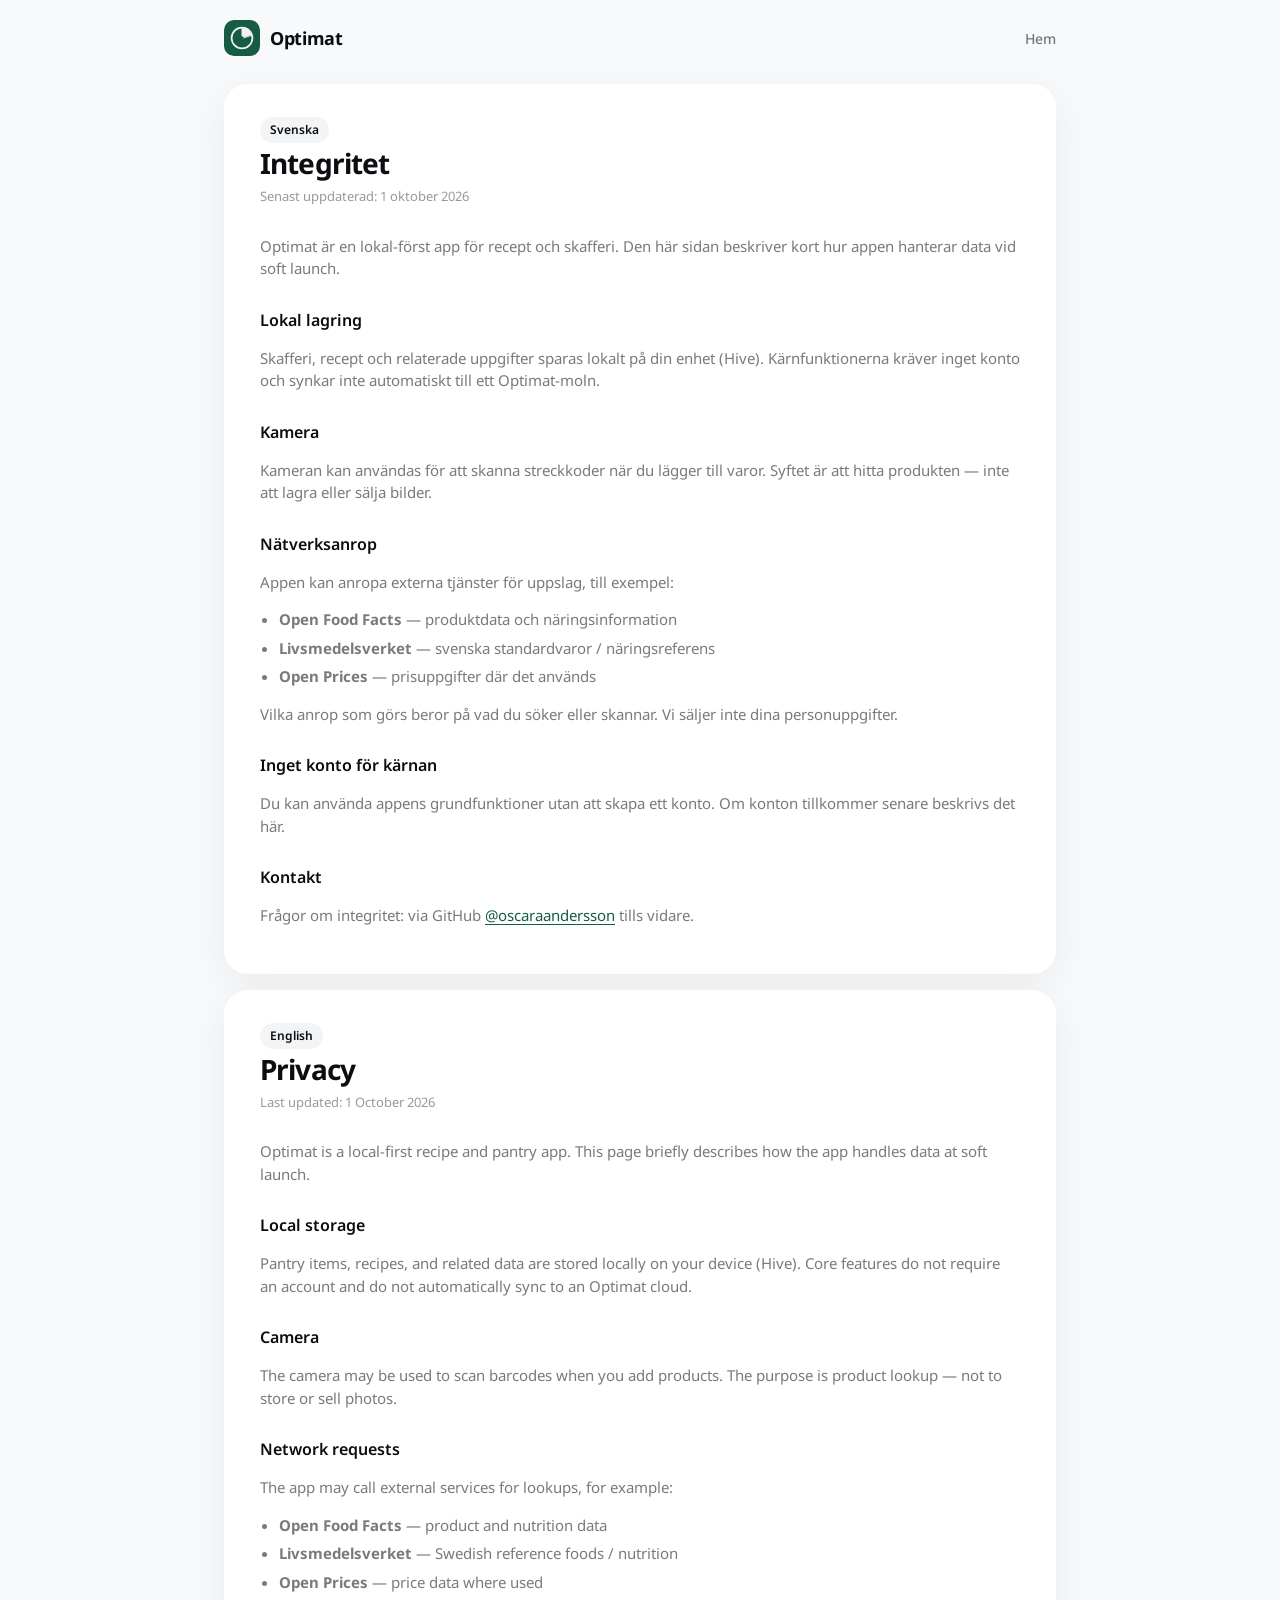
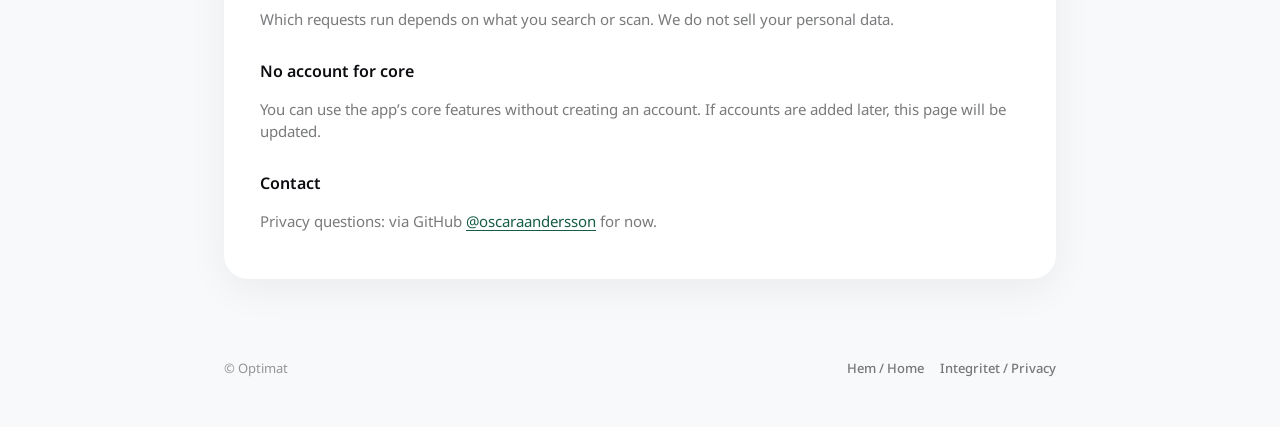
==== privacy.html @ f438aa61 "initial" ====
<!DOCTYPE html>
<html lang="sv">
<head>
  <meta charset="utf-8" />
  <meta name="viewport" content="width=device-width, initial-scale=1" />
  <title>Integritet · Privacy — Optimat</title>
  <meta name="description" content="Integritetspolicy för Optimat: lokal lagring, inget konto för kärnan, och vilka nätverksanrop appen gör." />
  <meta name="theme-color" content="#165C45" />
  <link rel="icon" href="assets/mark.svg" type="image/svg+xml" />
  <link rel="preconnect" href="https://fonts.googleapis.com" />
  <link rel="preconnect" href="https://fonts.gstatic.com" crossorigin />
  <link href="https://fonts.googleapis.com/css2?family=Noto+Sans:wght@400;500;600;700&display=swap" rel="stylesheet" />
  <link rel="stylesheet" href="styles.css" />
</head>
<body>
  <header class="site-header">
    <a class="brand" href="index.html">
      <img src="assets/mark.svg" width="36" height="36" alt="" />
      Optimat
    </a>
    <a class="nav-link" href="index.html">Hem</a>
  </header>

  <main>
    <!-- CONTACT_EMAIL: ask Oscar -->
    <article class="prose">
      <span class="lang-label">Svenska</span>
      <h1>Integritet</h1>
      <p class="updated">Senast uppdaterad: 1 oktober 2026</p>

      <p>
        Optimat är en lokal-först app för recept och skafferi. Den här sidan beskriver kort hur appen
        hanterar data vid soft launch.
      </p>

      <h2>Lokal lagring</h2>
      <p>
        Skafferi, recept och relaterade uppgifter sparas lokalt på din enhet (Hive).
        Kärnfunktionerna kräver inget konto och synkar inte automatiskt till ett Optimat-moln.
      </p>

      <h2>Kamera</h2>
      <p>
        Kameran kan användas för att skanna streckkoder när du lägger till varor.
        Syftet är att hitta produkten — inte att lagra eller sälja bilder.
      </p>

      <h2>Nätverksanrop</h2>
      <p>Appen kan anropa externa tjänster för uppslag, till exempel:</p>
      <ul>
        <li><strong>Open Food Facts</strong> — produktdata och näringsinformation</li>
        <li><strong>Livsmedelsverket</strong> — svenska standardvaror / näringsreferens</li>
        <li><strong>Open Prices</strong> — prisuppgifter där det används</li>
      </ul>
      <p>
        Vilka anrop som görs beror på vad du söker eller skannar. Vi säljer inte dina personuppgifter.
      </p>

      <h2>Inget konto för kärnan</h2>
      <p>
        Du kan använda appens grundfunktioner utan att skapa ett konto.
        Om konton tillkommer senare beskrivs det här.
      </p>

      <h2>Kontakt</h2>
      <p>
        Frågor om integritet: via GitHub
        <a href="https://github.com/oscaraandersson">@oscaraandersson</a>
        tills vidare.
      </p>
    </article>

    <article class="prose" lang="en">
      <span class="lang-label">English</span>
      <h1>Privacy</h1>
      <p class="updated">Last updated: 1 October 2026</p>

      <p>
        Optimat is a local-first recipe and pantry app. This page briefly describes how the app
        handles data at soft launch.
      </p>

      <h2>Local storage</h2>
      <p>
        Pantry items, recipes, and related data are stored locally on your device (Hive).
        Core features do not require an account and do not automatically sync to an Optimat cloud.
      </p>

      <h2>Camera</h2>
      <p>
        The camera may be used to scan barcodes when you add products.
        The purpose is product lookup — not to store or sell photos.
      </p>

      <h2>Network requests</h2>
      <p>The app may call external services for lookups, for example:</p>
      <ul>
        <li><strong>Open Food Facts</strong> — product and nutrition data</li>
        <li><strong>Livsmedelsverket</strong> — Swedish reference foods / nutrition</li>
        <li><strong>Open Prices</strong> — price data where used</li>
      </ul>
      <p>
        Which requests run depends on what you search or scan. We do not sell your personal data.
      </p>

      <h2>No account for core</h2>
      <p>
        You can use the app’s core features without creating an account.
        If accounts are added later, this page will be updated.
      </p>

      <h2>Contact</h2>
      <p>
        Privacy questions: via GitHub
        <a href="https://github.com/oscaraandersson">@oscaraandersson</a>
        for now.
      </p>
    </article>
  </main>

  <footer class="site-footer">
    <span>© Optimat</span>
    <nav aria-label="Footer">
      <a href="index.html">Hem / Home</a>
      <a href="privacy.html">Integritet / Privacy</a>
    </nav>
  </footer>
</body>
</html>
---- styles.css ----
:root {
  --canvas: #F8F9FA;
  --surface: #FFFFFF;
  --muted: #F3F4F6;
  --ink: #0B0D10;
  --sage: #165C45;
  --sage-soft: #DCEEE6;
  --sage-dark: #0D3A2C;
  --line: #EEF0F2;
  --label: rgba(11, 13, 16, 0.55);
  --meta: rgba(11, 13, 16, 0.42);
  --shadow: 0 10px 40px rgba(11, 13, 16, 0.06);
}

* { box-sizing: border-box; }

html { scroll-behavior: smooth; }

body {
  margin: 0;
  font-family: "Noto Sans", system-ui, -apple-system, sans-serif;
  background: var(--canvas);
  color: var(--ink);
  line-height: 1.5;
  font-size: 16px;
  -webkit-font-smoothing: antialiased;
}

a {
  color: var(--sage);
  text-decoration-thickness: 1px;
  text-underline-offset: 3px;
}
a:hover { color: var(--sage-dark); }

.site-header {
  max-width: 880px;
  margin: 0 auto;
  padding: 20px 24px 0;
  display: flex;
  align-items: center;
  justify-content: space-between;
  gap: 16px;
}

.brand {
  display: inline-flex;
  align-items: center;
  gap: 10px;
  color: inherit;
  text-decoration: none;
  font-weight: 700;
  font-size: 18px;
  letter-spacing: -0.02em;
}
.brand:hover { color: inherit; }
.brand img {
  width: 36px;
  height: 36px;
  border-radius: 10px;
  display: block;
}

.nav-link {
  font-size: 14px;
  font-weight: 500;
  color: var(--label);
  text-decoration: none;
}
.nav-link:hover { color: var(--sage); }

main {
  max-width: 880px;
  margin: 0 auto;
  padding: 28px 24px 64px;
}

.hero {
  background: var(--surface);
  border-radius: 28px;
  box-shadow: var(--shadow);
  padding: 40px 40px 36px;
  margin-bottom: 20px;
}

.overline {
  margin: 0 0 10px;
  font-size: 11px;
  font-weight: 500;
  letter-spacing: 0.14em;
  text-transform: uppercase;
  color: var(--label);
}

h1 {
  margin: 0 0 14px;
  font-size: clamp(28px, 5vw, 36px);
  font-weight: 700;
  letter-spacing: -0.03em;
  line-height: 1.15;
}

.lede {
  margin: 0;
  max-width: 42ch;
  font-size: 17px;
  color: var(--label);
}

.cta-row {
  display: flex;
  flex-wrap: wrap;
  gap: 12px;
  align-items: center;
  margin-top: 28px;
}

.pill {
  display: inline-flex;
  align-items: center;
  padding: 10px 16px;
  border-radius: 999px;
  background: var(--sage-soft);
  color: var(--sage-dark);
  font-size: 14px;
  font-weight: 600;
}

.meta-note {
  font-size: 13px;
  color: var(--meta);
}

.grid {
  display: grid;
  grid-template-columns: repeat(2, 1fr);
  gap: 16px;
  margin-bottom: 20px;
}

@media (max-width: 640px) {
  .hero { padding: 28px 22px; }
  .grid { grid-template-columns: 1fr; }
}

.card {
  background: var(--surface);
  border-radius: 24px;
  box-shadow: var(--shadow);
  padding: 24px 26px;
}

.card h2 {
  margin: 0 0 8px;
  font-size: 16px;
  font-weight: 600;
}

.card p {
  margin: 0;
  font-size: 15px;
  color: var(--label);
}

.prose {
  background: var(--surface);
  border-radius: 24px;
  box-shadow: var(--shadow);
  padding: 32px 36px;
  margin-bottom: 16px;
}

.prose h1 {
  font-size: 28px;
  margin-bottom: 8px;
}

.prose .updated {
  margin: 0 0 28px;
  font-size: 13px;
  color: var(--meta);
}

.prose h2 {
  margin: 28px 0 8px;
  font-size: 16px;
  font-weight: 600;
}

.prose p, .prose li {
  font-size: 15px;
  color: var(--label);
}

.prose ul {
  margin: 0;
  padding-left: 1.2em;
}

.prose li { margin-bottom: 6px; }

.lang-label {
  display: inline-block;
  margin-bottom: 4px;
  padding: 4px 10px;
  border-radius: 999px;
  background: var(--muted);
  font-size: 12px;
  font-weight: 600;
  color: var(--ink);
}

.site-footer {
  max-width: 880px;
  margin: 0 auto;
  padding: 0 24px 48px;
  display: flex;
  flex-wrap: wrap;
  gap: 12px 24px;
  align-items: center;
  justify-content: space-between;
  font-size: 13px;
  color: var(--meta);
}

.site-footer nav {
  display: flex;
  gap: 16px;
}

.site-footer a {
  color: var(--label);
  text-decoration: none;
  font-weight: 500;
}
.site-footer a:hover { color: var(--sage); }
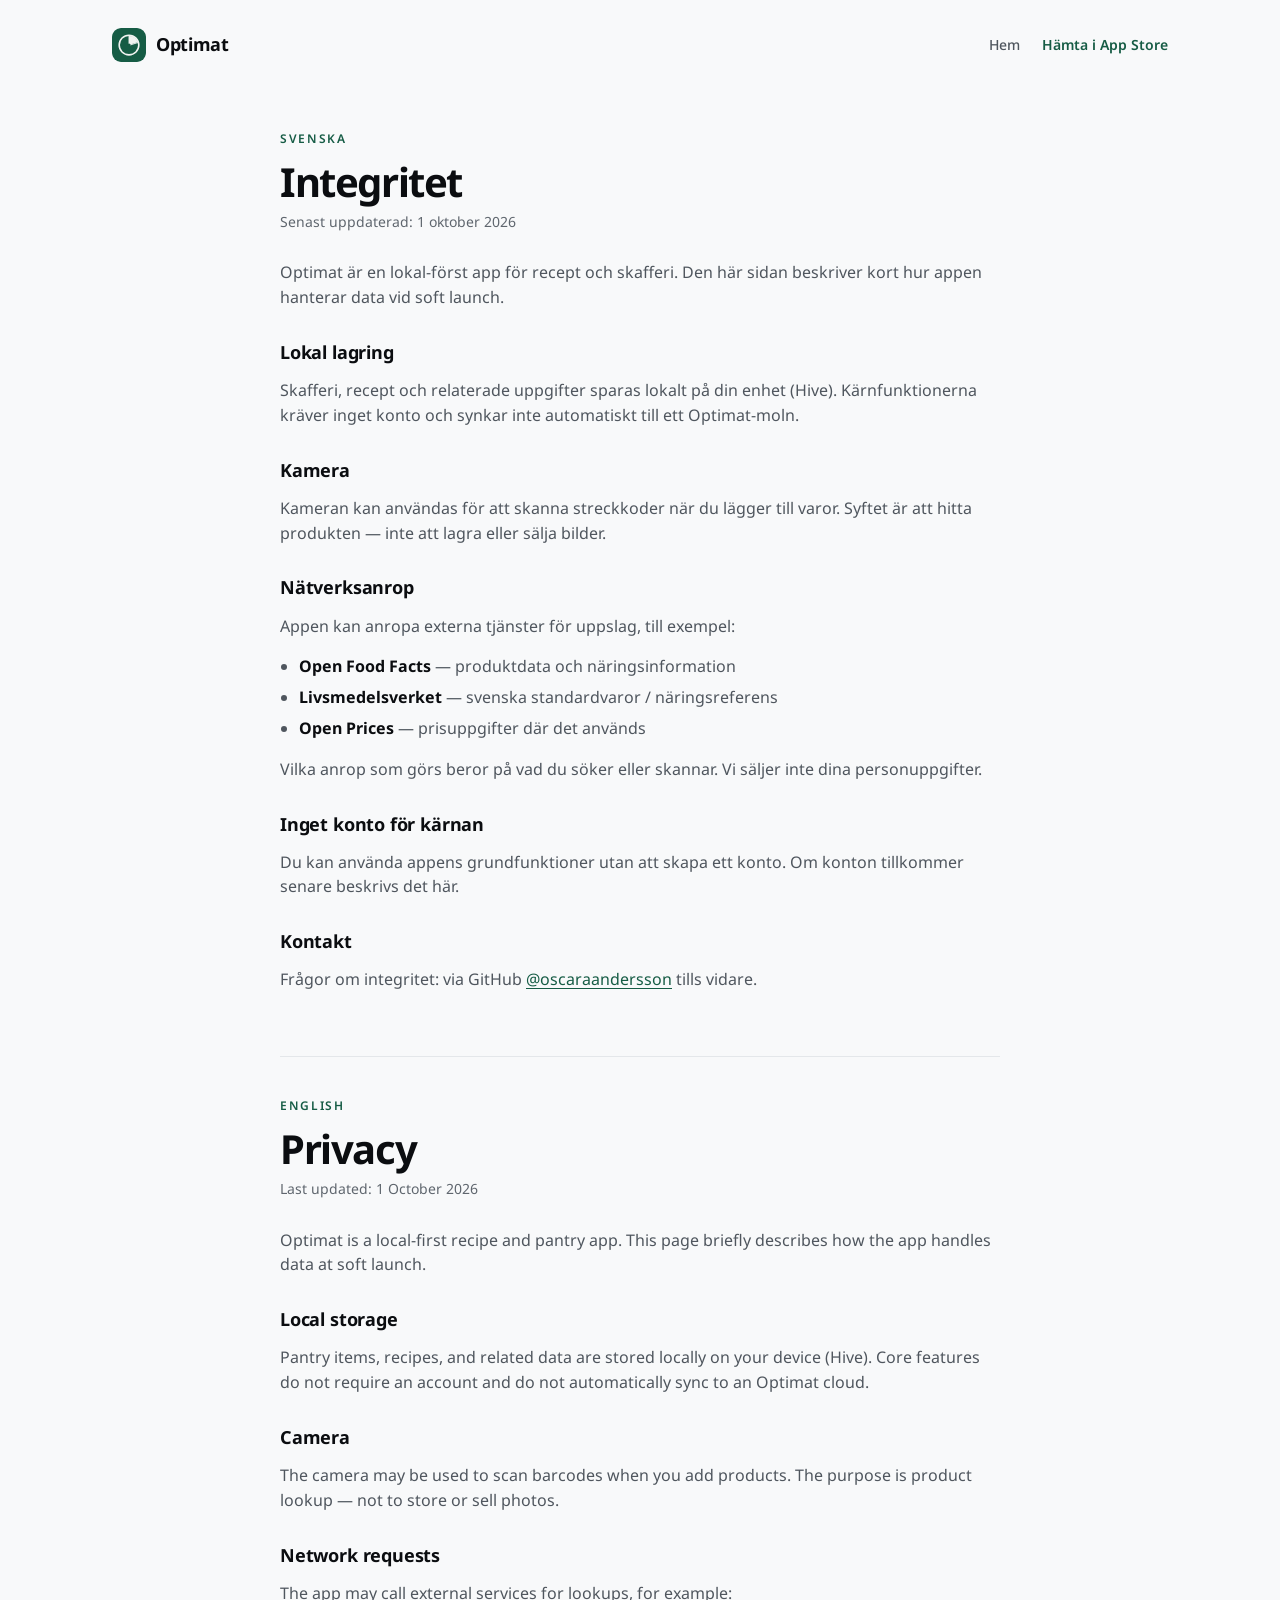
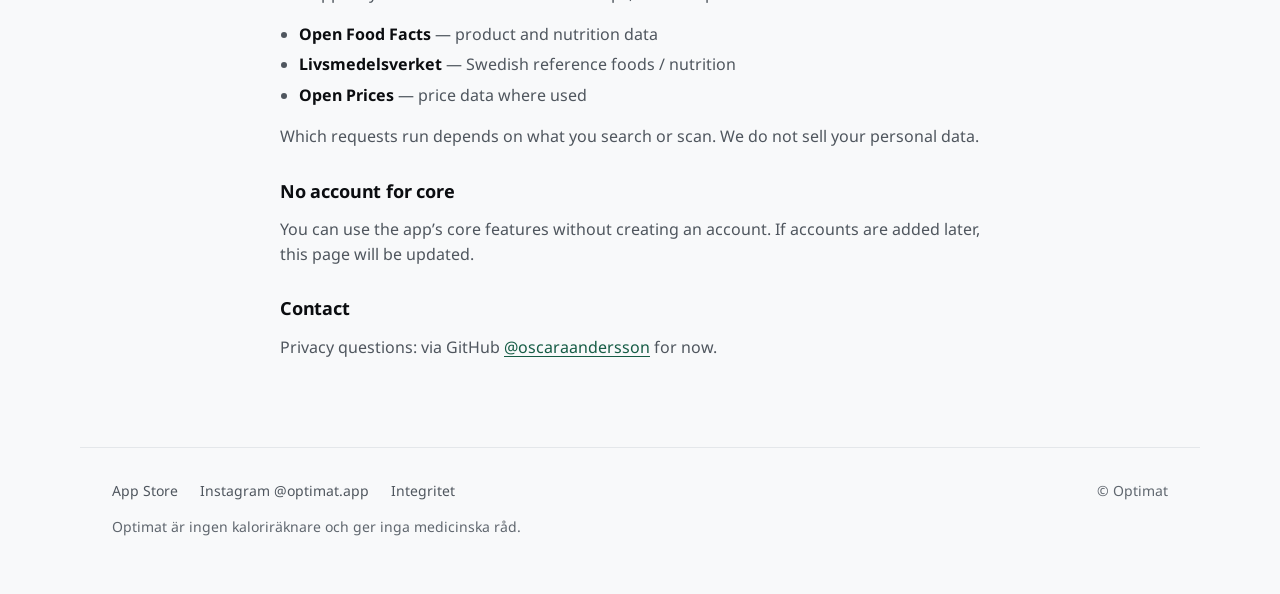
==== commit ef38263e: "Replace the marketing site with the approved v2 design. Serve the redesigned static pages from the r" ====
--- a/privacy.html
+++ b/privacy.html
@@ -5,23 +5,23 @@
   <meta name="viewport" content="width=device-width, initial-scale=1" />
   <title>Integritet · Privacy — Optimat</title>
   <meta name="description" content="Integritetspolicy för Optimat: lokal lagring, inget konto för kärnan, och vilka nätverksanrop appen gör." />
-  <meta name="theme-color" content="#165C45" />
+  <meta name="theme-color" content="#F8F9FA" />
   <link rel="icon" href="assets/mark.svg" type="image/svg+xml" />
-  <link rel="preconnect" href="https://fonts.googleapis.com" />
-  <link rel="preconnect" href="https://fonts.gstatic.com" crossorigin />
-  <link href="https://fonts.googleapis.com/css2?family=Noto+Sans:wght@400;500;600;700&display=swap" rel="stylesheet" />
+  <link rel="apple-touch-icon" href="assets/apple-touch-icon.png" />
+  <link rel="preload" href="assets/fonts/noto-sans-latin.woff2" as="font" type="font/woff2" crossorigin />
+  <link rel="stylesheet" href="fonts.css" />
   <link rel="stylesheet" href="styles.css" />
-</head>
-<body>
+</head><body>
+  <a class="skip" href="#main">Hoppa till innehållet</a>
   <header class="site-header">
-    <a class="brand" href="index.html">
-      <img src="assets/mark.svg" width="36" height="36" alt="" />
-      Optimat
-    </a>
-    <a class="nav-link" href="index.html">Hem</a>
+    <a class="brand" href="index.html"><img src="assets/mark.svg" width="34" height="34" alt="" />Optimat</a>
+    <nav class="nav" aria-label="Huvudmeny">
+      <a href="index.html">Hem</a>
+      <a class="nav-store" href="https://apps.apple.com/se/app/optimat/id6814617783">Hämta i App Store</a>
+    </nav>
   </header>
 
-  <main>
+  <main id="main" class="wrap page">
     <!-- CONTACT_EMAIL: ask Oscar -->
     <article class="prose">
       <span class="lang-label">Svenska</span>
@@ -117,13 +117,14 @@
       </p>
     </article>
   </main>
-
   <footer class="site-footer">
+    <nav aria-label="Sidfot">
+      <a href="https://apps.apple.com/se/app/optimat/id6814617783">App Store</a>
+      <a href="https://instagram.com/optimat.app">Instagram @optimat.app</a>
+      <a href="privacy.html">Integritet</a>
+    </nav>
     <span>© Optimat</span>
-    <nav aria-label="Footer">
-      <a href="index.html">Hem / Home</a>
-      <a href="privacy.html">Integritet / Privacy</a>
-    </nav>
+    <p>Optimat är ingen kaloriräknare och ger inga medicinska råd.</p>
   </footer>
 </body>
 </html>
--- a/fonts.css
+++ b/fonts.css
@@ -0,0 +1,2 @@
+@font-face{font-family:"Noto Sans";font-style:normal;font-weight:400 700;font-display:swap;src:url(assets/fonts/noto-sans-latin-ext.woff2) format("woff2");unicode-range:U+0100-02BA, U+02BD-02C5, U+02C7-02CC, U+02CE-02D7, U+02DD-02FF, U+0304, U+0308, U+0329, U+1D00-1DBF, U+1E00-1E9F, U+1EF2-1EFF, U+2020, U+20A0-20AB, U+20AD-20C4, U+2113, U+2C60-2C7F, U+A720-A7FF}
+@font-face{font-family:"Noto Sans";font-style:normal;font-weight:400 700;font-display:swap;src:url(assets/fonts/noto-sans-latin.woff2) format("woff2");unicode-range:U+0000-00FF, U+0131, U+0152-0153, U+02BB-02BC, U+02C6, U+02DA, U+02DC, U+0304, U+0308, U+0329, U+2000-206F, U+20AC, U+2122, U+2191, U+2193, U+2212, U+2215, U+FEFF, U+FFFD}
--- a/styles.css
+++ b/styles.css
@@ -1,236 +1,119 @@
-:root {
-  --canvas: #F8F9FA;
-  --surface: #FFFFFF;
-  --muted: #F3F4F6;
-  --ink: #0B0D10;
-  --sage: #165C45;
-  --sage-soft: #DCEEE6;
-  --sage-dark: #0D3A2C;
-  --line: #EEF0F2;
-  --label: rgba(11, 13, 16, 0.55);
-  --meta: rgba(11, 13, 16, 0.42);
-  --shadow: 0 10px 40px rgba(11, 13, 16, 0.06);
+:root{
+  --canvas:#F8F9FA;--surface:#FFF;--muted:#F3F4F6;--ink:#0B0D10;
+  --sage:#165C45;--sage-soft:#DCEEE6;--sage-dark:#0D3A2C;--line:#E4E7EA;
+  --label:#4F565E;--meta:#5F666E;
+  --shadow:0 24px 60px rgba(11,13,16,.10),0 4px 14px rgba(11,13,16,.05);
+  --wrap:1120px;
 }
+*{box-sizing:border-box}
+html{scroll-behavior:smooth}
+body{margin:0;font-family:"Noto Sans",system-ui,-apple-system,"Segoe UI",sans-serif;background:var(--canvas);color:var(--ink);line-height:1.55;font-size:16px;-webkit-font-smoothing:antialiased;overflow-x:hidden}
+img{max-width:100%;height:auto;display:block}
+picture{display:contents}
+a{color:var(--sage);text-decoration-thickness:1px;text-underline-offset:3px}
+a:hover{color:var(--sage-dark)}
+:focus-visible{outline:3px solid var(--sage);outline-offset:3px;border-radius:6px}
+.skip{position:absolute;left:-999px;top:8px;background:var(--ink);color:#fff;padding:8px 14px;border-radius:999px;z-index:10}
+.skip:focus{left:12px;color:#fff}
+.wrap{max-width:var(--wrap);margin:0 auto;padding-inline:24px}
 
-* { box-sizing: border-box; }
+/* header */
+.site-header{max-width:var(--wrap);margin:0 auto;padding:20px 24px;display:flex;align-items:center;justify-content:space-between;gap:16px}
+.brand{display:inline-flex;align-items:center;gap:10px;color:var(--ink);text-decoration:none;font-weight:700;font-size:18px;letter-spacing:-.02em}
+.brand:hover{color:var(--ink)}
+.brand img{width:34px;height:34px;border-radius:9px}
+.nav{display:flex;align-items:center;gap:22px;font-size:14px;font-weight:500}
+.nav a{color:var(--label);text-decoration:none}
+.nav a:hover{color:var(--sage)}
+.nav .nav-store{color:var(--sage);font-weight:600}
 
-html { scroll-behavior: smooth; }
+/* button */
+.btn{display:inline-flex;align-items:center;gap:10px;padding:14px 26px;border-radius:999px;background:var(--sage);color:#fff;font-weight:600;font-size:16px;text-decoration:none;transition:background .15s,transform .15s}
+.btn:hover{background:var(--sage-dark);color:#fff}
+.btn:active{transform:scale(.98)}
+.btn svg{width:18px;height:18px;fill:currentColor}
+.btn.on-dark{background:#fff;color:var(--sage-dark)}
+.btn.on-dark:hover{background:var(--sage-soft);color:var(--sage-dark)}
+.small{font-size:14px;color:var(--meta);margin:0}
 
-body {
-  margin: 0;
-  font-family: "Noto Sans", system-ui, -apple-system, sans-serif;
-  background: var(--canvas);
-  color: var(--ink);
-  line-height: 1.5;
-  font-size: 16px;
-  -webkit-font-smoothing: antialiased;
+/* hero */
+.hero{display:grid;gap:48px;align-items:center;padding-block:24px 72px;position:relative}
+.hero-text{max-width:520px}
+h1{margin:0 0 20px;font-size:clamp(38px,7.5vw,60px);font-weight:700;letter-spacing:-.035em;line-height:1.05}
+.lede{margin:0 0 32px;font-size:clamp(17px,2.2vw,20px);color:var(--label);max-width:34em}
+.hero-cta{display:flex;flex-direction:column;align-items:flex-start;gap:14px}
+.hero-phone{display:flex;justify-content:center;position:relative}
+.hero-phone::before{content:"";position:absolute;inset:6% 4% 0;background:radial-gradient(closest-side,var(--sage-soft),rgba(220,238,230,0));opacity:.9;z-index:0}
+
+/* phone */
+.phone{--w:290px;position:relative;z-index:1;width:var(--w);padding:calc(var(--w)*.04);border-radius:calc(var(--w)*.175);background:var(--ink);box-shadow:var(--shadow),inset 0 0 0 2px #2a2e33;flex:none}
+.phone img{width:100%;aspect-ratio:1179/2556;object-fit:cover;border-radius:calc(var(--w)*.135);background:var(--canvas)}
+.phone.lg{--w:310px}
+.row .phone{--w:280px}
+
+/* rows */
+.rows{border-top:1px solid var(--line)}
+.row{display:grid;gap:36px;align-items:center;padding:64px 0;border-bottom:1px solid var(--line);justify-items:start}
+.row .media{display:flex;justify-content:center;width:100%}
+.num{font-size:13px;font-weight:600;letter-spacing:.14em;text-transform:uppercase;color:var(--sage);margin:0 0 14px}
+h2{margin:0 0 14px;font-size:clamp(28px,4.4vw,38px);letter-spacing:-.03em;line-height:1.12;font-weight:700}
+.row p.body{margin:0;font-size:18px;color:var(--label);max-width:30em}
+.chips{display:flex;flex-wrap:wrap;gap:8px;margin:22px 0 0;padding:0;list-style:none}
+.chips li{padding:5px 12px;border-radius:999px;font-size:14px;font-weight:600}
+.c-e{background:#E4E8ED;color:#2C3642}.c-p{background:#E4EBD6;color:#3A4A28}
+.c-k{background:#F4EFD9;color:#6E5B0F}.c-f{background:#F7E6E3;color:#7A4030}
+.share-img{width:min(100%,380px);border-radius:14px;box-shadow:var(--shadow)}
+
+/* privacy strip */
+.strip{padding-block:88px 80px}
+.strip h2{margin-bottom:40px}
+.facts{display:grid;gap:0;margin:0;padding:0;list-style:none}
+.facts li{padding:22px 0;border-top:1px solid var(--line)}
+.facts h3{margin:0 0 6px;font-size:17px;font-weight:600}
+.facts p{margin:0;font-size:15.5px;color:var(--label)}
+
+/* final CTA — the one container */
+.final{background:var(--sage-dark);color:#fff;border-radius:32px;padding:64px 28px;text-align:center;margin-bottom:72px}
+.final h2{margin:0 0 12px;color:#fff}
+.final p{margin:0 0 28px;color:#CFE3DA;font-size:17px}
+.final .small{margin:18px 0 0;color:#B5D0C4}
+
+/* footer */
+.site-footer{border-top:1px solid var(--line);max-width:var(--wrap);margin:0 auto;padding:28px 24px 48px;display:grid;gap:14px;font-size:14px;color:var(--meta)}
+.site-footer nav{display:flex;flex-wrap:wrap;gap:8px 22px}
+.site-footer a{color:var(--label);text-decoration:none}.site-footer a:hover{text-decoration:underline}
+.site-footer a:hover{color:var(--sage)}
+.site-footer p{margin:0;max-width:44em}
+
+/* privacy / prose (cardless) */
+.prose{max-width:720px;margin:0 auto;padding:40px 0 48px;border-bottom:1px solid var(--line)}
+.prose:last-of-type{border-bottom:0}
+.prose h1{font-size:clamp(30px,5vw,40px);margin-bottom:8px}
+.lang-label{display:block;margin-bottom:12px;font-size:12px;font-weight:600;letter-spacing:.14em;text-transform:uppercase;color:var(--sage)}
+.prose .updated{margin:0 0 28px;font-size:14px;color:var(--meta)}
+.prose h2{margin:32px 0 8px;font-size:18px;letter-spacing:-.01em}
+.prose p,.prose li{font-size:16px;color:var(--label)}
+.prose ul{margin:0 0 1em;padding-left:1.2em}.prose li{margin-bottom:6px}
+.prose strong{color:var(--ink)}
+.page{padding-bottom:24px}
+
+@media(min-width:600px){
+  .facts{grid-template-columns:repeat(2,1fr);column-gap:48px}
 }
-
-a {
-  color: var(--sage);
-  text-decoration-thickness: 1px;
-  text-underline-offset: 3px;
+@media(min-width:900px){
+  .site-header{padding:28px 32px}.wrap{padding-inline:32px}.site-footer{padding:32px 32px 56px}
+  .hero{grid-template-columns:1.1fr .9fr;padding-block:40px 96px;gap:64px}
+  .phone.lg{--w:340px}
+  .row{grid-template-columns:1fr 1fr;gap:96px;padding:80px 0;justify-items:start}
+  .row.flip .media{order:-1}
+  .row .media{justify-content:center}
+  .row .text{max-width:440px}
+  .facts{grid-template-columns:repeat(4,1fr);column-gap:36px}
+  .final{padding:88px 40px}
+  .site-footer{grid-template-columns:1fr auto;align-items:start}
+  .site-footer p{grid-column:1/-1}
 }
-a:hover { color: var(--sage-dark); }
-
-.site-header {
-  max-width: 880px;
-  margin: 0 auto;
-  padding: 20px 24px 0;
-  display: flex;
-  align-items: center;
-  justify-content: space-between;
-  gap: 16px;
-}
-
-.brand {
-  display: inline-flex;
-  align-items: center;
-  gap: 10px;
-  color: inherit;
-  text-decoration: none;
-  font-weight: 700;
-  font-size: 18px;
-  letter-spacing: -0.02em;
-}
-.brand:hover { color: inherit; }
-.brand img {
-  width: 36px;
-  height: 36px;
-  border-radius: 10px;
-  display: block;
-}
-
-.nav-link {
-  font-size: 14px;
-  font-weight: 500;
-  color: var(--label);
-  text-decoration: none;
-}
-.nav-link:hover { color: var(--sage); }
-
-main {
-  max-width: 880px;
-  margin: 0 auto;
-  padding: 28px 24px 64px;
-}
-
-.hero {
-  background: var(--surface);
-  border-radius: 28px;
-  box-shadow: var(--shadow);
-  padding: 40px 40px 36px;
-  margin-bottom: 20px;
-}
-
-.overline {
-  margin: 0 0 10px;
-  font-size: 11px;
-  font-weight: 500;
-  letter-spacing: 0.14em;
-  text-transform: uppercase;
-  color: var(--label);
-}
-
-h1 {
-  margin: 0 0 14px;
-  font-size: clamp(28px, 5vw, 36px);
-  font-weight: 700;
-  letter-spacing: -0.03em;
-  line-height: 1.15;
-}
-
-.lede {
-  margin: 0;
-  max-width: 42ch;
-  font-size: 17px;
-  color: var(--label);
-}
-
-.cta-row {
-  display: flex;
-  flex-wrap: wrap;
-  gap: 12px;
-  align-items: center;
-  margin-top: 28px;
-}
-
-.pill {
-  display: inline-flex;
-  align-items: center;
-  padding: 10px 16px;
-  border-radius: 999px;
-  background: var(--sage-soft);
-  color: var(--sage-dark);
-  font-size: 14px;
-  font-weight: 600;
-}
-
-.meta-note {
-  font-size: 13px;
-  color: var(--meta);
-}
-
-.grid {
-  display: grid;
-  grid-template-columns: repeat(2, 1fr);
-  gap: 16px;
-  margin-bottom: 20px;
-}
-
-@media (max-width: 640px) {
-  .hero { padding: 28px 22px; }
-  .grid { grid-template-columns: 1fr; }
-}
-
-.card {
-  background: var(--surface);
-  border-radius: 24px;
-  box-shadow: var(--shadow);
-  padding: 24px 26px;
-}
-
-.card h2 {
-  margin: 0 0 8px;
-  font-size: 16px;
-  font-weight: 600;
-}
-
-.card p {
-  margin: 0;
-  font-size: 15px;
-  color: var(--label);
-}
-
-.prose {
-  background: var(--surface);
-  border-radius: 24px;
-  box-shadow: var(--shadow);
-  padding: 32px 36px;
-  margin-bottom: 16px;
-}
-
-.prose h1 {
-  font-size: 28px;
-  margin-bottom: 8px;
-}
-
-.prose .updated {
-  margin: 0 0 28px;
-  font-size: 13px;
-  color: var(--meta);
-}
-
-.prose h2 {
-  margin: 28px 0 8px;
-  font-size: 16px;
-  font-weight: 600;
-}
-
-.prose p, .prose li {
-  font-size: 15px;
-  color: var(--label);
-}
-
-.prose ul {
-  margin: 0;
-  padding-left: 1.2em;
-}
-
-.prose li { margin-bottom: 6px; }
-
-.lang-label {
-  display: inline-block;
-  margin-bottom: 4px;
-  padding: 4px 10px;
-  border-radius: 999px;
-  background: var(--muted);
-  font-size: 12px;
-  font-weight: 600;
-  color: var(--ink);
-}
-
-.site-footer {
-  max-width: 880px;
-  margin: 0 auto;
-  padding: 0 24px 48px;
-  display: flex;
-  flex-wrap: wrap;
-  gap: 12px 24px;
-  align-items: center;
-  justify-content: space-between;
-  font-size: 13px;
-  color: var(--meta);
-}
-
-.site-footer nav {
-  display: flex;
-  gap: 16px;
-}
-
-.site-footer a {
-  color: var(--label);
-  text-decoration: none;
-  font-weight: 500;
-}
-.site-footer a:hover { color: var(--sage); }
+@media(max-width:899px){.row .media{order:2}.row .text{order:1}.phone,.row .phone{--w:270px}.phone.lg{--w:290px}}
+@media(prefers-reduced-motion:reduce){html{scroll-behavior:auto}*{transition:none!important}}
+.nav a{white-space:nowrap}
+@media(max-width:520px){.nav a:not(.nav-store){display:none}.hero{padding-top:8px}}
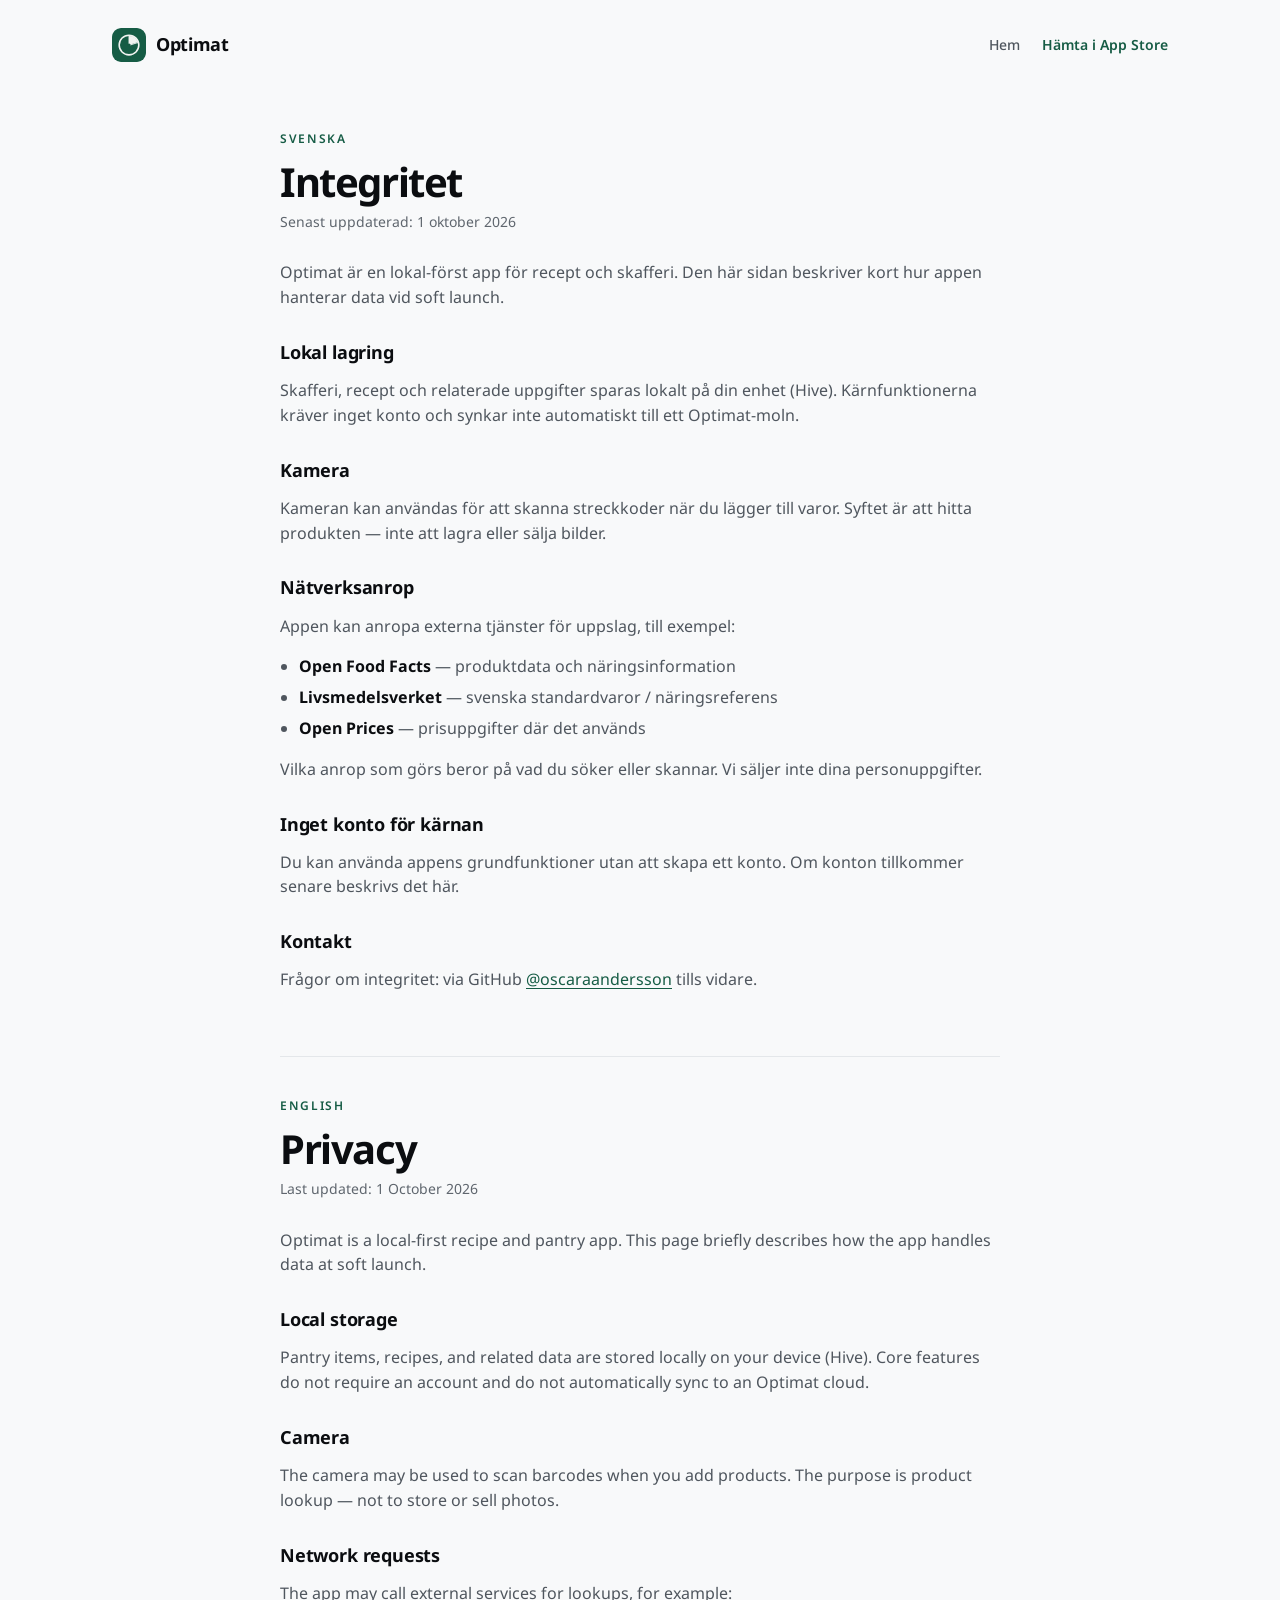
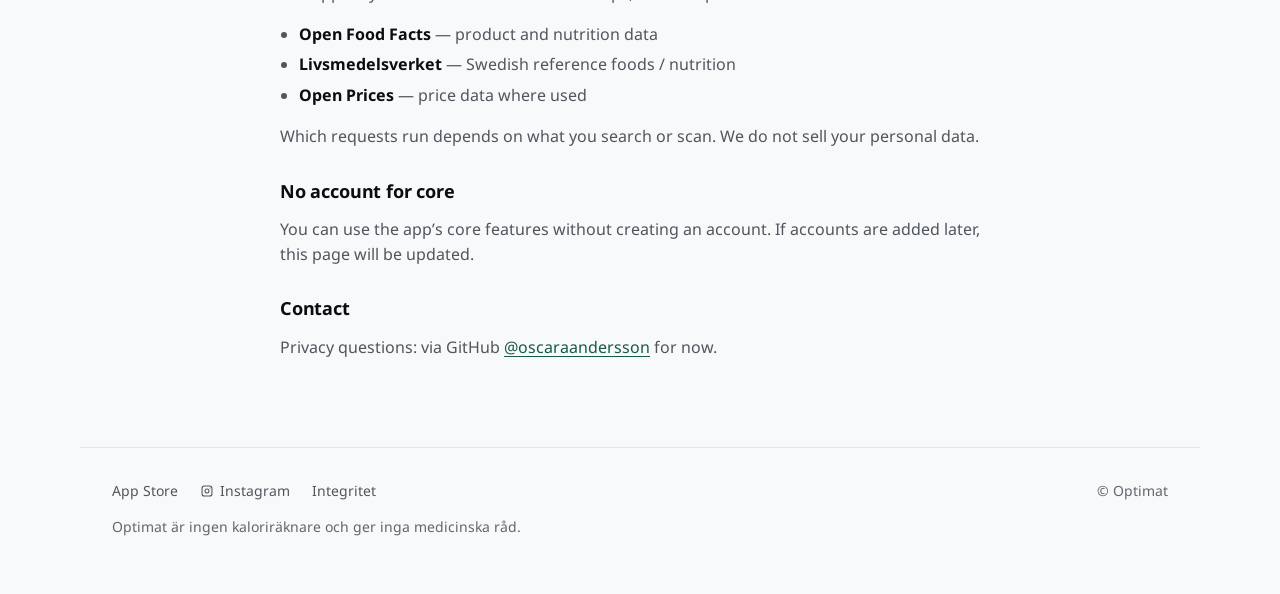
==== commit bfc9cae0: "Link the footer and closing line to Instagram. Use https://www.instagram.com/optimat.app with a plai" ====
--- a/privacy.html
+++ b/privacy.html
@@ -120,7 +120,7 @@
   <footer class="site-footer">
     <nav aria-label="Sidfot">
       <a href="https://apps.apple.com/se/app/optimat/id6814617783">App Store</a>
-      <a href="https://instagram.com/optimat.app">Instagram @optimat.app</a>
+      <a class="ig-link" href="https://www.instagram.com/optimat.app" rel="noopener"><svg class="ig" viewBox="0 0 24 24" width="14" height="14" aria-hidden="true" focusable="false"><rect x="3.5" y="3.5" width="17" height="17" rx="4" fill="none" stroke="currentColor" stroke-width="1.8"/><circle cx="12" cy="12" r="3.4" fill="none" stroke="currentColor" stroke-width="1.8"/><circle cx="17.2" cy="6.8" r="1" fill="currentColor"/></svg>Instagram</a>
       <a href="privacy.html">Integritet</a>
     </nav>
     <span>© Optimat</span>
--- a/styles.css
+++ b/styles.css
@@ -64,25 +64,33 @@
 .c-k{background:#F4EFD9;color:#6E5B0F}.c-f{background:#F7E6E3;color:#7A4030}
 .share-img{width:min(100%,380px);border-radius:14px;box-shadow:var(--shadow)}
 
-/* privacy strip */
+/* sources + account */
 .strip{padding-block:88px 80px}
-.strip h2{margin-bottom:40px}
-.facts{display:grid;gap:0;margin:0;padding:0;list-style:none}
-.facts li{padding:22px 0;border-top:1px solid var(--line)}
-.facts h3{margin:0 0 6px;font-size:17px;font-weight:600}
-.facts p{margin:0;font-size:15.5px;color:var(--label)}
+.quiet{display:grid;gap:56px}
+.sources{list-style:none;margin:8px 0 0;padding:0}
+.sources li{padding:16px 0;border-top:1px solid var(--line);display:grid;gap:2px}
+.sources a{color:var(--ink);font-weight:600;font-size:17px;text-decoration:none}
+.sources a:hover{color:var(--sage)}
+.sources p,.note{margin:0;font-size:15.5px;color:var(--label)}
+.note{margin-top:14px}
+.quiet .body{margin:0;max-width:28em;font-size:18px;color:var(--label)}
 
 /* final CTA — the one container */
 .final{background:var(--sage-dark);color:#fff;border-radius:32px;padding:64px 28px;text-align:center;margin-bottom:72px}
 .final h2{margin:0 0 12px;color:#fff}
 .final p{margin:0 0 28px;color:#CFE3DA;font-size:17px}
 .final .small{margin:18px 0 0;color:#B5D0C4}
+.final .small+.small{margin-top:10px}
+.final .small a{color:inherit}
+.final .small a:hover{color:#fff}
 
 /* footer */
 .site-footer{border-top:1px solid var(--line);max-width:var(--wrap);margin:0 auto;padding:28px 24px 48px;display:grid;gap:14px;font-size:14px;color:var(--meta)}
 .site-footer nav{display:flex;flex-wrap:wrap;gap:8px 22px}
 .site-footer a{color:var(--label);text-decoration:none}.site-footer a:hover{text-decoration:underline}
 .site-footer a:hover{color:var(--sage)}
+.ig-link{display:inline-flex;align-items:center;gap:6px}
+.ig{display:block;flex:none}
 .site-footer p{margin:0;max-width:44em}
 
 /* privacy / prose (cardless) */
@@ -97,9 +105,6 @@
 .prose strong{color:var(--ink)}
 .page{padding-bottom:24px}
 
-@media(min-width:600px){
-  .facts{grid-template-columns:repeat(2,1fr);column-gap:48px}
-}
 @media(min-width:900px){
   .site-header{padding:28px 32px}.wrap{padding-inline:32px}.site-footer{padding:32px 32px 56px}
   .hero{grid-template-columns:1.1fr .9fr;padding-block:40px 96px;gap:64px}
@@ -108,7 +113,7 @@
   .row.flip .media{order:-1}
   .row .media{justify-content:center}
   .row .text{max-width:440px}
-  .facts{grid-template-columns:repeat(4,1fr);column-gap:36px}
+  .quiet{grid-template-columns:1.15fr .85fr;column-gap:72px;align-items:start}
   .final{padding:88px 40px}
   .site-footer{grid-template-columns:1fr auto;align-items:start}
   .site-footer p{grid-column:1/-1}
@@ -117,3 +122,34 @@
 @media(prefers-reduced-motion:reduce){html{scroll-behavior:auto}*{transition:none!important}}
 .nav a{white-space:nowrap}
 @media(max-width:520px){.nav a:not(.nav-store){display:none}.hero{padding-top:8px}}
+
+/* Export section (variant B) */
+.export-top{border-bottom:0;padding-bottom:56px}
+.h3-big{margin:0 0 14px;font-size:clamp(24px,3.4vw,30px);letter-spacing:-.025em;line-height:1.15;font-weight:700}
+.row .text .body+.body{margin-top:14px}
+.bswitch .body{margin:0;font-size:17px;color:var(--label);max-width:34em}
+.bswitch .body+.body{margin-top:14px}
+.bfmt-list,.vsteps{list-style:none;margin:0;padding:0}
+.step-n{font-size:13px;font-weight:600;color:var(--sage);font-variant-numeric:tabular-nums}
+.vsteps h4{margin:0 0 6px;font-size:17px;font-weight:600;line-height:1.3}
+.vsteps p{margin:0;font-size:15.5px;color:var(--label)}
+.pill{display:inline-block;padding:5px 15px;border:1px solid var(--sage);border-radius:999px;font-size:13px;font-weight:600;color:var(--sage);letter-spacing:.02em;line-height:1.5}
+.bfmt-list li{display:grid;gap:14px;padding:30px 0;border-top:1px solid var(--line)}
+.bfmt-list li:first-child{border-top-color:var(--ink)}
+.bfmt-list li:last-child{border-bottom:1px solid var(--line)}
+.bfmt-list h3{margin:0 0 8px;font-size:20px;letter-spacing:-.015em;font-weight:600}
+.bfmt-list p{margin:0;font-size:16px;color:var(--label);max-width:40em}
+.bfmt-list .pill{justify-self:start;align-self:start;min-width:64px;text-align:center}
+.switch-text{margin-bottom:48px}
+.bswitch{padding:72px 0 88px;border-bottom:1px solid var(--line);display:grid;gap:40px}
+.vsteps{display:grid;gap:0}
+.vsteps li{display:grid;grid-template-columns:44px 1fr;padding:22px 0;border-top:1px solid var(--line);align-items:baseline}
+.vsteps li:first-child{border-top:0;padding-top:0}
+.vsteps .step-n{font-size:22px;font-weight:300;letter-spacing:-.02em;color:var(--sage)}
+@media(min-width:900px){
+  .export-top{padding-bottom:72px}
+  .switch-text{margin:0}
+  .bfmt-list li{grid-template-columns:140px 1fr;gap:40px;align-items:baseline}
+  .bfmt-list p{font-size:17px}
+  .bswitch{grid-template-columns:1fr 1fr;gap:96px;padding:96px 0 104px;align-items:start}
+}
